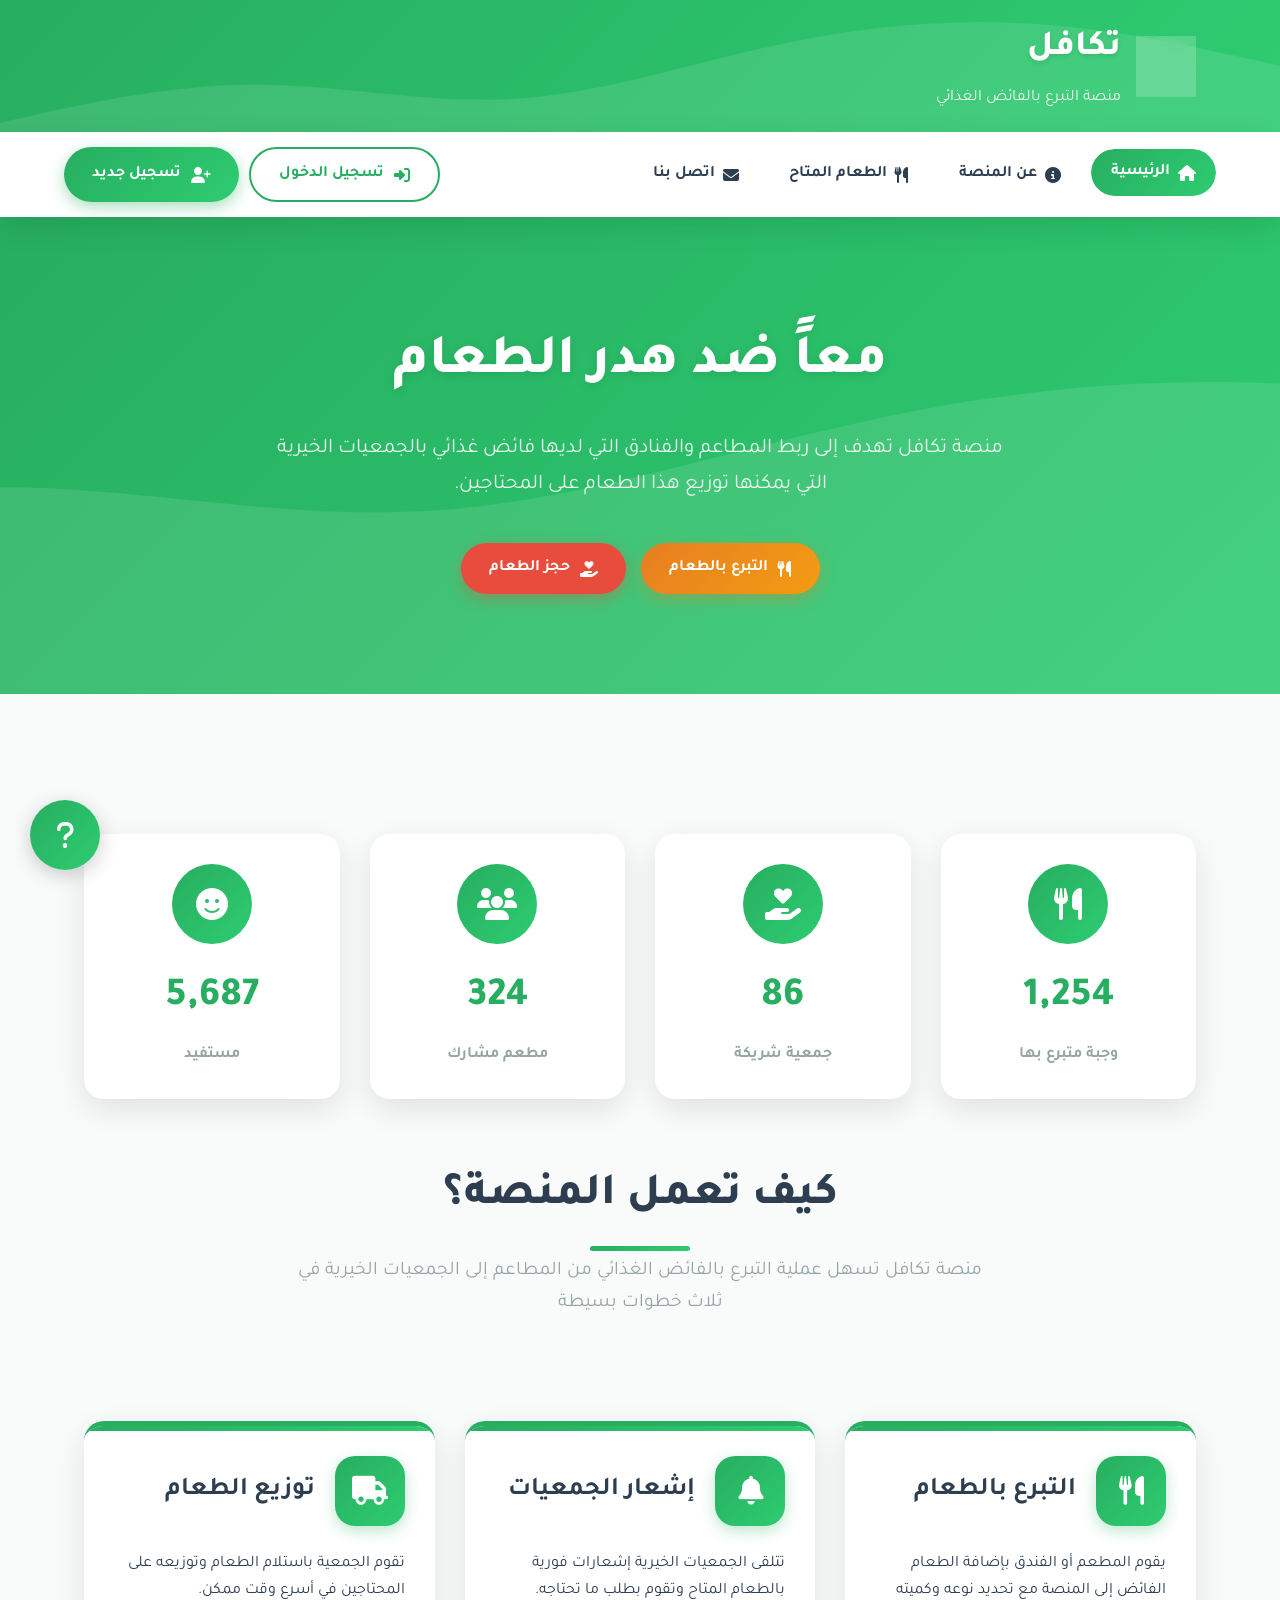
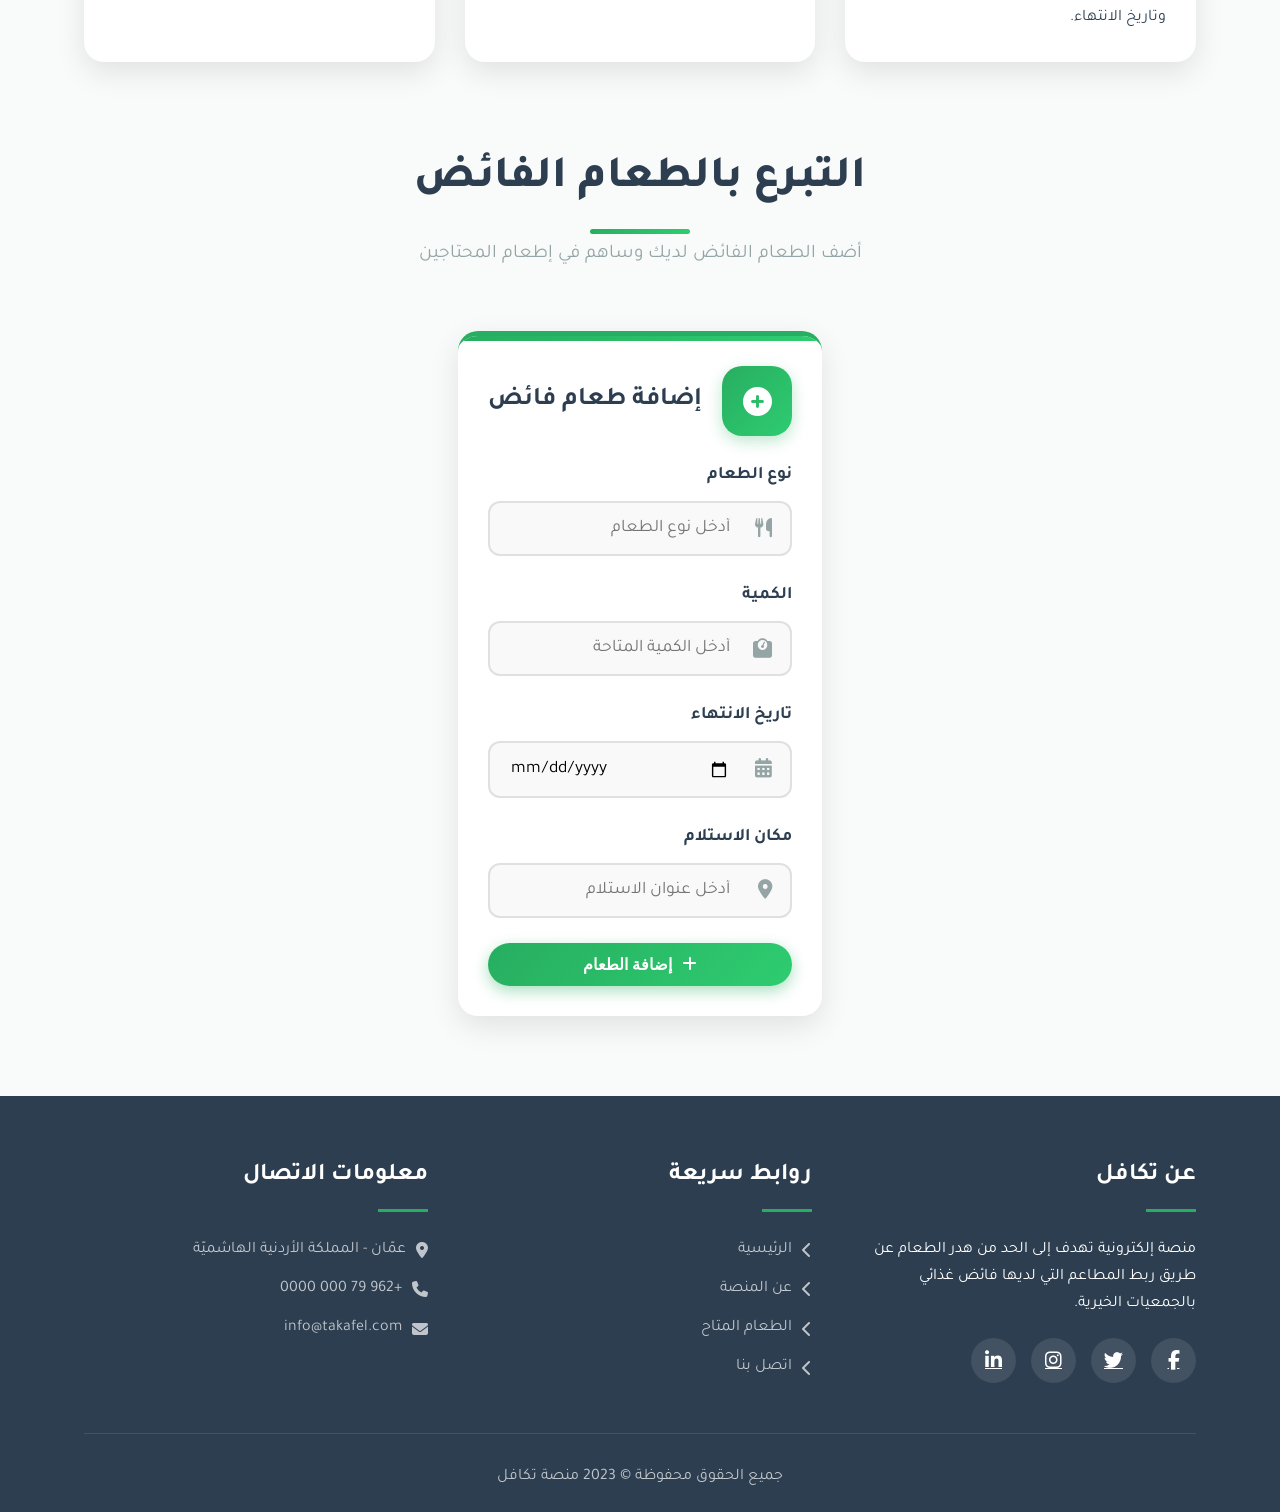
==== Takaful/Takaful/project/html/index.html @ f8d21f86 "Add files via upload" ====
<!DOCTYPE html>
<html lang="ar" dir="rtl">
<head>
    <meta charset="UTF-8">
    <meta name="viewport" content="width=device-width, initial-scale=1.0">
    <title>تكافل - منصة التبرع بالفائض الغذائي</title>
    <link rel="stylesheet" href="https://cdnjs.cloudflare.com/ajax/libs/font-awesome/6.4.0/css/all.min.css">
    <link href="https://fonts.googleapis.com/css2?family=Tajawal:wght@300;400;500;700;800&display=swap" rel="stylesheet">
    <link rel="stylesheet" href="../css/style.css">
</head>
<body>
    <!-- الهيدر -->
    <header>
        <div class="container">
            <div class="header-content">
                <div class="logo">
                    <div class="logo-icon">
                        <i class="fas fa-hands-helping"></i>
                    </div>
                    <div class="logo-text">
                        <h1>تكافل</h1>
                        <p>منصة التبرع بالفائض الغذائي</p>
                    </div>
                </div>
            </div>
        </div>
    </header>
    
    <!-- شريط التنقل -->
    <nav>
        <div class="container nav-container">
            <ul class="nav-links">
                <li><a href="#" class="active"><i class="fas fa-home"></i> الرئيسية</a></li>
                <li><a href="about.html"><i class="fas fa-info-circle"></i> عن المنصة</a></li>
                <li><a href="food-available.html" ><i class="fas fa-utensils"></i> الطعام المتاح</a></li>
                <li><a href="contact.html"><i class="fas fa-envelope"></i> اتصل بنا</a></li>
            </ul>
            <div class="auth-buttons">
                <a href="login.html" class="btn btn-outline">
                    <i class="fas fa-sign-in-alt"></i> تسجيل الدخول
                </a>
                <a href="register.html" class="btn btn-primary">
                    <i class="fas fa-user-plus"></i> تسجيل جديد
                </a>
            </div>
        </div>
    </nav>

    <!-- قسم البطل -->
    <section class="hero">
        <div class="container hero-content">
            <h1>معاً ضد هدر الطعام</h1>
            <p>منصة تكافل تهدف إلى ربط المطاعم والفنادق التي لديها فائض غذائي بالجمعيات الخيرية التي يمكنها توزيع هذا الطعام على المحتاجين.</p>
            <div class="hero-buttons">
                <a href="login.html" class="btn btn-secondary">
                    <i class="fas fa-utensils"></i> التبرع بالطعام
                </a>
                <a href="food-available.html" class="btn btn-accent">
                    <i class="fas fa-hand-holding-heart"></i> حجز الطعام
                </a>
            </div>
        </div>
    </section>
    
    <!-- الأقسام الرئيسية -->
    <main class="container">
        <!-- الصفحة الرئيسية -->
        <section id="home" class="page">
            <div class="stats">
                <div class="stat-item">
                    <div class="stat-icon">
                        <i class="fas fa-utensils"></i>
                    </div>
                    <div class="stat-number">1,254</div>
                    <div class="stat-text">وجبة متبرع بها</div>
                </div>
                <div class="stat-item">
                    <div class="stat-icon">
                        <i class="fas fa-hand-holding-heart"></i>
                    </div>
                    <div class="stat-number">86</div>
                    <div class="stat-text">جمعية شريكة</div>
                </div>
                <div class="stat-item">
                    <div class="stat-icon">
                        <i class="fas fa-users"></i>
                    </div>
                    <div class="stat-number">324</div>
                    <div class="stat-text">مطعم مشارك</div>
                </div>
                <div class="stat-item">
                    <div class="stat-icon">
                        <i class="fas fa-smile"></i>
                    </div>
                    <div class="stat-number">5,687</div>
                    <div class="stat-text">مستفيد</div>
                </div>
            </div>
            
            <div class="section-header">
                <h2>كيف تعمل المنصة؟</h2>
                <p>منصة تكافل تسهل عملية التبرع بالفائض الغذائي من المطاعم إلى الجمعيات الخيرية في ثلاث خطوات بسيطة</p>
            </div>
            
            <div class="food-grid">
                <div class="card">
                    <div class="card-header">
                        <div class="card-icon">
                            <i class="fas fa-utensils"></i>
                        </div>
                        <h3>التبرع بالطعام</h3>
                    </div>
                    <p>يقوم المطعم أو الفندق بإضافة الطعام الفائض إلى المنصة مع تحديد نوعه وكميته وتاريخ الانتهاء.</p>
                </div>
                
                <div class="card">
                    <div class="card-header">
                        <div class="card-icon">
                            <i class="fas fa-bell"></i>
                        </div>
                        <h3>إشعار الجمعيات</h3>
                    </div>
                    <p>تتلقى الجمعيات الخيرية إشعارات فورية بالطعام المتاح وتقوم بطلب ما تحتاجه.</p>
                </div>
                
                <div class="card">
                    <div class="card-header">
                        <div class="card-icon">
                            <i class="fas fa-truck"></i>
                        </div>
                        <h3>توزيع الطعام</h3>
                    </div>
                    <p>تقوم الجمعية باستلام الطعام وتوزيعه على المحتاجين في أسرع وقت ممكن.</p>
                </div>
            </div>
            
            <div class="section-header" style="margin-top: 80px;">
                <h2>التبرع بالطعام الفائض</h2>
                <p>أضف الطعام الفائض لديك وساهم في إطعام المحتاجين</p>
            </div>
            
            <div class="card form-container">
                <div class="card-header">
                    <div class="card-icon">
                        <i class="fas fa-plus-circle"></i>
                    </div>
                    <h3>إضافة طعام فائض</h3>
                </div>
                <form id="addFoodForm">
                    <div class="form-group">
                        <label for="foodType">نوع الطعام</label>
                        <div class="input-with-icon">
                            <input type="text" id="foodType" placeholder="أدخل نوع الطعام" required>
                            <i class="fas fa-utensils"></i>
                        </div>
                    </div>
                    
                    <div class="form-group">
                        <label for="foodQuantity">الكمية</label>
                        <div class="input-with-icon">
                            <input type="text" id="foodQuantity" placeholder="أدخل الكمية المتاحة" required>
                            <i class="fas fa-weight"></i>
                        </div>
                    </div>
                    
                    <div class="form-group">
                        <label for="expiryDate">تاريخ الانتهاء</label>
                        <div class="input-with-icon">
                            <input type="date" id="expiryDate" required>
                            <i class="fas fa-calendar-alt"></i>
                        </div>
                    </div>
                    
                    <div class="form-group">
                        <label for="pickupLocation">مكان الاستلام</label>
                        <div class="input-with-icon">
                            <input type="text" id="pickupLocation" placeholder="أدخل عنوان الاستلام" required>
                            <i class="fas fa-map-marker-alt"></i>
                        </div>
                    </div>
                    
                    <button type="submit" class="btn btn-primary btn-block">
                        <i class="fas fa-plus"></i> إضافة الطعام
                    </button>
                </form>
            </div>
        </section>
    </main>
    
    <!-- الفوتر -->
    <footer>
        <div class="container">
            <div class="footer-content">
                <div class="footer-column">
                    <h3>عن تكافل</h3>
                    <p>منصة إلكترونية تهدف إلى الحد من هدر الطعام عن طريق ربط المطاعم التي لديها فائض غذائي بالجمعيات الخيرية.</p>
                    <div class="social-links">
                        <a href="#"><i class="fab fa-facebook-f"></i></a>
                        <a href="#"><i class="fab fa-twitter"></i></a>
                        <a href="#"><i class="fab fa-instagram"></i></a>
                        <a href="#"><i class="fab fa-linkedin-in"></i></a>
                    </div>
                </div>
                
                <div class="footer-column">
                    <h3>روابط سريعة</h3>
                    <ul class="footer-links">
                        <li><a href="#"><i class="fas fa-chevron-left"></i> الرئيسية</a></li>
                        <li><a href="about.html"><i class="fas fa-chevron-left"></i> عن المنصة</a></li>
                        <li><a href="food-available.html"><i class="fas fa-chevron-left"></i> الطعام المتاح</a></li>
                        <li><a href="contact.html"><i class="fas fa-chevron-left"></i> اتصل بنا</a></li>
                    </ul>
                </div>
                
                <div class="footer-column">
                    <h3>معلومات الاتصال</h3>
                    <ul class="footer-links">
                        <li><a href="#"><i class="fas fa-map-marker-alt"></i> عمّان - المملكة الأردنية الهاشميّة</a></li>
                        <li><a href="tel:+962790000000"><i class="fas fa-phone"></i> +962 79 000 0000</a></li>
                        <li><a href="mailto:info@takafel.com"><i class="fas fa-envelope"></i> info@takafel.com</a></li>
                    </ul>
                </div>
            </div>
            
            <div class="copyright">
                <p>جميع الحقوق محفوظة &copy; 2023 منصة تكافل</p>
            </div>
        </div>
    </footer>
    
    <!-- زر عائم للمساعدة -->
    <div class="floating-icon" onclick="alert('مرحباً! كيف يمكنني مساعدتك؟')">
        <i class="fas fa-question"></i>
    </div>
    
    <script>
        // معالجة إضافة طعام جديد
        document.getElementById('addFoodForm').addEventListener('submit', function(e) {
            e.preventDefault();
            
            const foodType = document.getElementById('foodType').value;
            const foodQuantity = document.getElementById('foodQuantity').value;
            const expiryDate = document.getElementById('expiryDate').value;
            const pickupLocation = document.getElementById('pickupLocation').value;
            
            // حفظ البيانات (في الواقع سيتم إرسالها للخادم)
            const foodItem = {
                type: foodType,
                quantity: foodQuantity,
                expiry: expiryDate,
                location: pickupLocation
            };
            
            // عرض رسالة نجاح
            alert('تم إضافة الطعام بنجاح!');
            
            // إعادة تعيين النموذج
            document.getElementById('addFoodForm').reset();
        });
    </script>
</body>
</html>
---- Takaful/Takaful/project/css/style.css ----
/* style.css */
:root {
    --primary: #27ae60;
    --primary-light: #2ecc71;
    --primary-dark: #219653;
    --secondary: #e67e22;
    --accent: #e74c3c;
    --dark: #2c3e50;
    --light: #ecf0f1;
    --gray: #95a5a6;
    --gradient: linear-gradient(135deg, var(--primary) 0%, var(--primary-light) 100%);
    --gradient-secondary: linear-gradient(135deg, var(--secondary) 0%, #f39c12 100%);
    --shadow: 0 10px 30px rgba(0, 0, 0, 0.1);
    --shadow-hover: 0 15px 40px rgba(0, 0, 0, 0.15);
    --transition: all 0.4s cubic-bezier(0.175, 0.885, 0.32, 1.275);
}

* {
    margin: 0;
    padding: 0;
    box-sizing: border-box;
}

html {
    scroll-behavior: smooth;
}

body {
    font-family: 'Tajawal', sans-serif;
    line-height: 1.7;
    color: var(--dark);
    background-color: #f9fbfa;
    overflow-x: hidden;
}

.container {
    width: 90%;
    max-width: 1300px;
    margin: 0 auto;
    padding: 0 20px;
}

/* الهيدر */
header {
    background: var(--gradient);
    color: white;
    padding: 20px 0;
    position: relative;
    overflow: hidden;
    box-shadow: 0 5px 15px rgba(0, 0, 0, 0.1);
}

header::before {
    content: "";
    position: absolute;
    top: 0;
    right: 0;
    width: 100%;
    height: 100%;
    background: url('data:image/svg+xml;utf8,<svg xmlns="http://www.w3.org/2000/svg" viewBox="0 0 1440 320"><path fill="%23ffffff" fill-opacity="0.1" d="M0,224L48,213.3C96,203,192,181,288,181.3C384,181,480,203,576,197.3C672,192,768,160,864,138.7C960,117,1056,107,1152,112C1248,117,1344,139,1392,149.3L1440,160L1440,320L1392,320C1344,320,1248,320,1152,320C1056,320,960,320,864,320C768,320,672,320,576,320C480,320,384,320,288,320C192,320,96,320,48,320L0,320Z"></path></svg>');
    background-size: cover;
    background-position: center;
}

.header-content {
    display: flex;
    justify-content: space-between;
    align-items: center;
    position: relative;
    z-index: 2;
}

.logo {
    display: flex;
    align-items: center;
    gap: 15px;
}

.logo-icon {
    width: 60px;
    height: 60px;
    background: rgba(255, 255, 255, 0.2);
    border-radius: 50%;
    display: flex;
    align-items: center;
    justify-content: center;
    font-size: 1.8rem;
    backdrop-filter: blur(10px);
    border: 1px solid rgba(255, 255, 255, 0.3);
}

.logo-text h1 {
    font-size: 2.2rem;
    font-weight: 800;
    margin-bottom: 5px;
    text-shadow: 0 2px 5px rgba(0, 0, 0, 0.1);
}

.logo-text p {
    font-size: 1rem;
    opacity: 0.9;
}

.header-buttons {
    display: flex;
    gap: 15px;
}

/* التنقل */
nav {
    background: white;
    box-shadow: var(--shadow);
    position: sticky;
    top: 0;
    z-index: 1000;
    backdrop-filter: blur(10px);
    background: rgba(255, 255, 255, 0.95);
}

.nav-container {
    display: flex;
    justify-content: space-between;
    align-items: center;
    padding: 15px 0;
}

.nav-links {
    display: flex;
    list-style: none;
    gap: 10px;
}
.nav-btn.active {
  background-color: #2ecc71;
  color: white;
  border-radius: 30px;
}

.nav-links a {
    text-decoration: none;
    color: var(--dark);
    font-weight: 600;
    padding: 10px 20px;
    border-radius: 30px;
    transition: var(--transition);
    display: flex;
    align-items: center;
    gap: 8px;
    position: relative;
    overflow: hidden;
}

.nav-links a::before {
    content: "";
    position: absolute;
    top: 0;
    right: 0;
    width: 0;
    height: 100%;
    background: var(--gradient);
    transition: var(--transition);
    z-index: -1;
    border-radius: 30px;
}

.nav-links a:hover::before, .nav-links a.active::before {
    width: 100%;
}

.nav-links a:hover, .nav-links a.active {
    color: white;
    transform: translateY(-2px);
}

.auth-buttons {
    display: flex;
    gap: 10px;
}

/* الأزرار */
.btn {
    display: inline-flex;
    align-items: center;
    justify-content: center;
    gap: 10px;
    padding: 12px 28px;
    border: none;
    border-radius: 50px;
    font-size: 1rem;
    font-weight: 600;
    cursor: pointer;
    transition: var(--transition);
    text-decoration: none;
    position: relative;
    overflow: hidden;
}

.btn::before {
    content: "";
    position: absolute;
    top: 0;
    right: 0;
    width: 100%;
    height: 100%;
    background: rgba(255, 255, 255, 0.1);
    transform: translateX(-100%);
    transition: transform 0.6s;
}

.btn:hover::before {
    transform: translateX(0);
}

.btn-primary {
    background: var(--gradient);
    color: white;
    box-shadow: 0 5px 15px rgba(39, 174, 96, 0.4);
}

.btn-primary:hover {
    transform: translateY(-3px);
    box-shadow: 0 8px 20px rgba(39, 174, 96, 0.6);
}

.btn-secondary {
    background: var(--gradient-secondary);
    color: white;
    box-shadow: 0 5px 15px rgba(230, 126, 34, 0.4);
}

.btn-secondary:hover {
    transform: translateY(-3px);
    box-shadow: 0 8px 20px rgba(230, 126, 34, 0.6);
}

.btn-outline {
    background: transparent;
    color: var(--primary);
    border: 2px solid var(--primary);
}

.btn-outline:hover {
    background: var(--primary);
    color: white;
    transform: translateY(-3px);
}

.btn-accent {
    background: var(--accent);
    color: white;
    box-shadow: 0 5px 15px rgba(231, 76, 60, 0.4);
}

.btn-accent:hover {
    transform: translateY(-3px);
    box-shadow: 0 8px 20px rgba(231, 76, 60, 0.6);
}

.btn-block {
    width: 100%;
}

/* الأقسام */
.page {
    padding: 80px 0;
    min-height: 100vh;
    display: flex;
    flex-direction: column;
    justify-content: center;
}

.section-header {
    text-align: center;
    margin-bottom: 60px;
}

.section-header h2 {
    font-size: 2.8rem;
    color: var(--dark);
    margin-bottom: 20px;
    position: relative;
    display: inline-block;
    font-weight: 800;
}

.section-header h2::after {
    content: "";
    position: absolute;
    bottom: -15px;
    right: 50%;
    transform: translateX(50%);
    width: 100px;
    height: 5px;
    background: var(--gradient);
    border-radius: 5px;
}

.section-header p {
    color: var(--gray);
    max-width: 700px;
    margin: 0 auto;
    font-size: 1.2rem;
}

/* البطاقات */
.card {
    background: white;
    border-radius: 20px;
    box-shadow: var(--shadow);
    padding: 30px;
    transition: var(--transition);
    border-top: 5px solid var(--primary);
    position: relative;
    overflow: hidden;
}

.card::before {
    content: "";
    position: absolute;
    top: 0;
    right: 0;
    width: 100%;
    height: 5px;
    background: var(--gradient);
}

.card:hover {
    transform: translateY(-10px);
    box-shadow: var(--shadow-hover);
}

.card-header {
    display: flex;
    align-items: center;
    gap: 20px;
    margin-bottom: 25px;
}

.card-icon {
    width: 70px;
    height: 70px;
    background: var(--gradient);
    border-radius: 20px;
    display: flex;
    align-items: center;
    justify-content: center;
    font-size: 1.8rem;
    color: white;
    box-shadow: 0 5px 15px rgba(39, 174, 96, 0.3);
}

.card-header h3 {
    font-size: 1.6rem;
    color: var(--dark);
    font-weight: 700;
}

/* النماذج */
.form-container {
    max-width: 600px;
    margin: 0 auto;
}

.form-group {
    margin-bottom: 25px;
    position: relative;
}

label {
    display: block;
    margin-bottom: 10px;
    font-weight: 600;
    color: var(--dark);
    font-size: 1.1rem;
}

.input-with-icon {
    position: relative;
}

.input-with-icon i {
    position: absolute;
    right: 20px;
    top: 50%;
    transform: translateY(-50%);
    color: var(--gray);
    font-size: 1.2rem;
}

input, select, textarea {
    width: 100%;
    padding: 15px 60px 15px 20px;
    border: 2px solid #e0e0e0;
    border-radius: 12px;
    font-size: 1.1rem;
    transition: var(--transition);
    font-family: 'Tajawal', sans-serif;
    background: #f9f9f9;
}

input:focus, select:focus, textarea:focus {
    outline: none;
    border-color: var(--primary);
    background: white;
    box-shadow: 0 0 0 4px rgba(39, 174, 96, 0.1);
}

/* قائمة الطعام */
.food-grid {
    display: grid;
    grid-template-columns: repeat(auto-fill, minmax(320px, 1fr));
    gap: 30px;
    margin-top: 40px;
}

.food-card {
    background: white;
    border-radius: 20px;
    overflow: hidden;
    box-shadow: var(--shadow);
    transition: var(--transition);
    position: relative;
}

.food-card:hover {
    transform: translateY(-10px) scale(1.02);
    box-shadow: var(--shadow-hover);
}

.food-image {
    height: 200px;
    background: var(--gradient);
    display: flex;
    align-items: center;
    justify-content: center;
    color: white;
    font-size: 4rem;
    position: relative;
    overflow: hidden;
}

.food-image::before {
    content: "";
    position: absolute;
    top: 0;
    right: 0;
    width: 100%;
    height: 100%;
    background: url('data:image/svg+xml;utf8,<svg xmlns="http://www.w3.org/2000/svg" viewBox="0 0 1440 320"><path fill="%23ffffff" fill-opacity="0.1" d="M0,224L48,213.3C96,203,192,181,288,181.3C384,181,480,203,576,197.3C672,192,768,160,864,138.7C960,117,1056,107,1152,112C1248,117,1344,139,1392,149.3L1440,160L1440,320L1392,320C1344,320,1248,320,1152,320C1056,320,960,320,864,320C768,320,672,320,576,320C480,320,384,320,288,320C192,320,96,320,48,320L0,320Z"></path></svg>');
    background-size: cover;
    background-position: center;
}

.food-content {
    padding: 25px;
}

.food-title {
    font-size: 1.5rem;
    margin-bottom: 15px;
    color: var(--dark);
    font-weight: 700;
}

.food-details {
    margin-bottom: 25px;
}

.food-detail {
    display: flex;
    align-items: center;
    gap: 12px;
    margin-bottom: 12px;
    color: var(--gray);
}

.food-detail i {
    color: var(--primary);
    width: 20px;
    font-size: 1.2rem;
}

.food-badge {
    position: absolute;
    top: 20px;
    left: 20px;
    background: var(--accent);
    color: white;
    padding: 5px 15px;
    border-radius: 30px;
    font-size: 0.9rem;
    font-weight: 600;
    box-shadow: 0 3px 10px rgba(231, 76, 60, 0.3);
}

/* إحصائيات */
.stats {
    display: flex;
    justify-content: space-around;
    flex-wrap: wrap;
    gap: 30px;
    margin: 60px 0;
}

.stat-item {
    text-align: center;
    padding: 30px;
    border-radius: 20px;
    background: white;
    box-shadow: var(--shadow);
    transition: var(--transition);
    flex: 1;
    min-width: 200px;
}

.stat-item:hover {
    transform: translateY(-10px);
    box-shadow: var(--shadow-hover);
}

.stat-icon {
    width: 80px;
    height: 80px;
    background: var(--gradient);
    border-radius: 50%;
    display: flex;
    align-items: center;
    justify-content: center;
    margin: 0 auto 20px;
    font-size: 2rem;
    color: white;
}

.stat-number {
    font-size: 2.5rem;
    font-weight: 800;
    color: var(--primary);
    margin-bottom: 10px;
}

.stat-text {
    color: var(--gray);
    font-weight: 600;
}

/* فوتر */
footer {
    background: var(--dark);
    color: white;
    padding: 60px 0 20px;
}

.footer-content {
    display: grid;
    grid-template-columns: repeat(auto-fit, minmax(250px, 1fr));
    gap: 40px;
    margin-bottom: 40px;
}

.footer-column h3 {
    font-size: 1.5rem;
    margin-bottom: 25px;
    position: relative;
    padding-bottom: 15px;
    font-weight: 700;
}

.footer-column h3::after {
    content: "";
    position: absolute;
    bottom: 0;
    right: 0;
    width: 50px;
    height: 3px;
    background: var(--primary);
}

.footer-links {
    list-style: none;
}

.footer-links li {
    margin-bottom: 12px;
}

.footer-links a {
    color: rgba(255,255,255,0.7);
    text-decoration: none;
    transition: var(--transition);
    display: flex;
    align-items: center;
    gap: 10px;
}

.footer-links a:hover {
    color: white;
    padding-right: 10px;
}

.social-links {
    display: flex;
    gap: 15px;
    margin-top: 20px;
}

.social-links a {
    display: flex;
    align-items: center;
    justify-content: center;
    width: 45px;
    height: 45px;
    background: rgba(255,255,255,0.1);
    border-radius: 50%;
    color: white;
    transition: var(--transition);
    font-size: 1.2rem;
}

.social-links a:hover {
    background: var(--primary);
    transform: translateY(-5px);
}

.copyright {
    text-align: center;
    padding-top: 30px;
    border-top: 1px solid rgba(255,255,255,0.1);
    font-size: 1rem;
    color: rgba(255,255,255,0.7);
}

/* إخفاء الأقسام */
.hidden {
    display: none;
}

/* تأثيرات إضافية */
.floating-icon {
    position: fixed;
    bottom: 30px;
    left: 30px;
    width: 70px;
    height: 70px;
    background: var(--gradient);
    color: white;
    border-radius: 50%;
    display: flex;
    align-items: center;
    justify-content: center;
    font-size: 1.8rem;
    box-shadow: 0 5px 20px rgba(0,0,0,0.2);
    z-index: 99;
    cursor: pointer;
    transition: var(--transition);
    animation: pulse 2s infinite;
}

.floating-icon:hover {
    transform: scale(1.1);
    box-shadow: 0 8px 25px rgba(0,0,0,0.3);
}

@keyframes pulse {
    0% {
        box-shadow: 0 0 0 0 rgba(39, 174, 96, 0.7);
    }
    70% {
        box-shadow: 0 0 0 15px rgba(39, 174, 96, 0);
    }
    100% {
        box-shadow: 0 0 0 0 rgba(39, 174, 96, 0);
    }
}

.hero {
    background: var(--gradient);
    color: white;
    padding: 100px 0;
    text-align: center;
    position: relative;
    overflow: hidden;
}

.hero::before {
    content: "";
    position: absolute;
    top: 0;
    right: 0;
    width: 100%;
    height: 100%;
    background: url('data:image/svg+xml;utf8,<svg xmlns="http://www.w3.org/2000/svg" viewBox="0 0 1440 320"><path fill="%23ffffff" fill-opacity="0.1" d="M0,224L48,213.3C96,203,192,181,288,181.3C384,181,480,203,576,197.3C672,192,768,160,864,138.7C960,117,1056,107,1152,112C1248,117,1344,139,1392,149.3L1440,160L1440,320L1392,320C1344,320,1248,320,1152,320C1056,320,960,320,864,320C768,320,672,320,576,320C480,320,384,320,288,320C192,320,96,320,48,320L0,320Z"></path></svg>');
    background-size: cover;
    background-position: center;
}

.hero-content {
    position: relative;
    z-index: 2;
    max-width: 800px;
    margin: 0 auto;
}

.hero h1 {
    font-size: 3.5rem;
    margin-bottom: 20px;
    font-weight: 800;
    text-shadow: 0 2px 10px rgba(0,0,0,0.1);
}

.hero p {
    font-size: 1.3rem;
    margin-bottom: 40px;
    opacity: 0.9;
}

.hero-buttons {
    display: flex;
    gap: 15px;
    justify-content: center;
    flex-wrap: wrap;
}

/* التجاوب مع الشاشات الصغيرة */
@media (max-width: 992px) {
    .header-content {
        flex-direction: column;
        text-align: center;
        gap: 20px;
    }
    
    .nav-container {
        flex-direction: column;
        gap: 20px;
    }
    
    .nav-links {
        flex-wrap: wrap;
        justify-content: center;
    }
    
    .food-grid {
        grid-template-columns: 1fr;
    }
    
    .hero h1 {
        font-size: 2.5rem;
    }
    
    .section-header h2 {
        font-size: 2.2rem;
    }
}

@media (max-width: 768px) {
    .stats {
        flex-direction: column;
    }
    
    .floating-icon {
        bottom: 20px;
        left: 20px;
        width: 60px;
        height: 60px;
        font-size: 1.5rem;
    }
    
    .hero-buttons {
        flex-direction: column;
        align-items: center;
    }
    
    .hero-buttons .btn {
        width: 100%;
        max-width: 300px;
    }
}

/* About Page */
.about-page{
  padding: 50px 0 70px;
}

.about-page .section-header{
  text-align: center;
  margin-bottom: 28px;
}

.about-page .lead{
  max-width: 900px;
  margin: 10px auto 0;
  line-height: 1.9;
  opacity: 0.9;
}

.about-grid{
  margin-top: 22px;
}

.services-card{
  margin-top: 22px;
}

.feature-list{
  list-style: none;
  padding: 0;
  margin: 0;
}

.feature-list li{
  display: flex;
  gap: 10px;
  align-items: flex-start;
  padding: 12px 0;
  border-bottom: 1px solid rgba(0,0,0,0.06);
}

.feature-list li:last-child{
  border-bottom: none;
}

.feature-list li i{
  margin-top: 3px;
  font-size: 1.05rem;
}
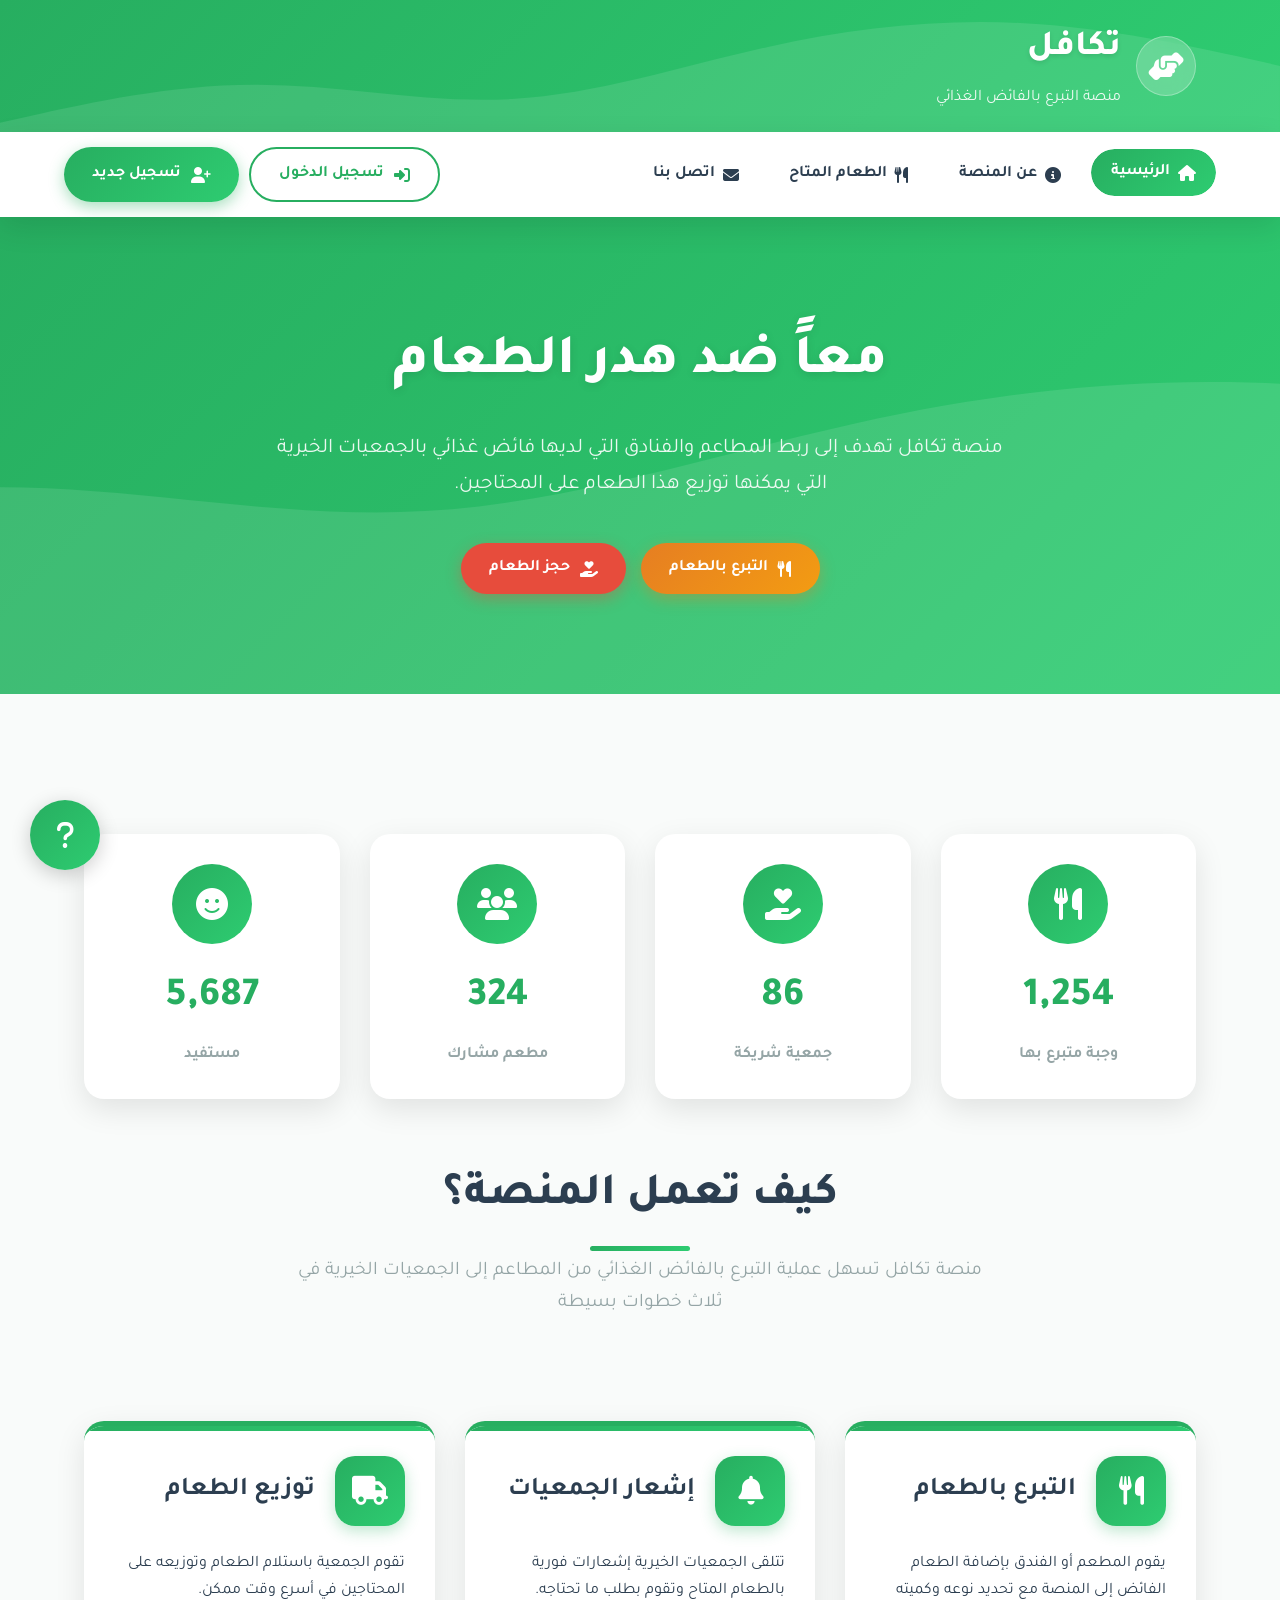
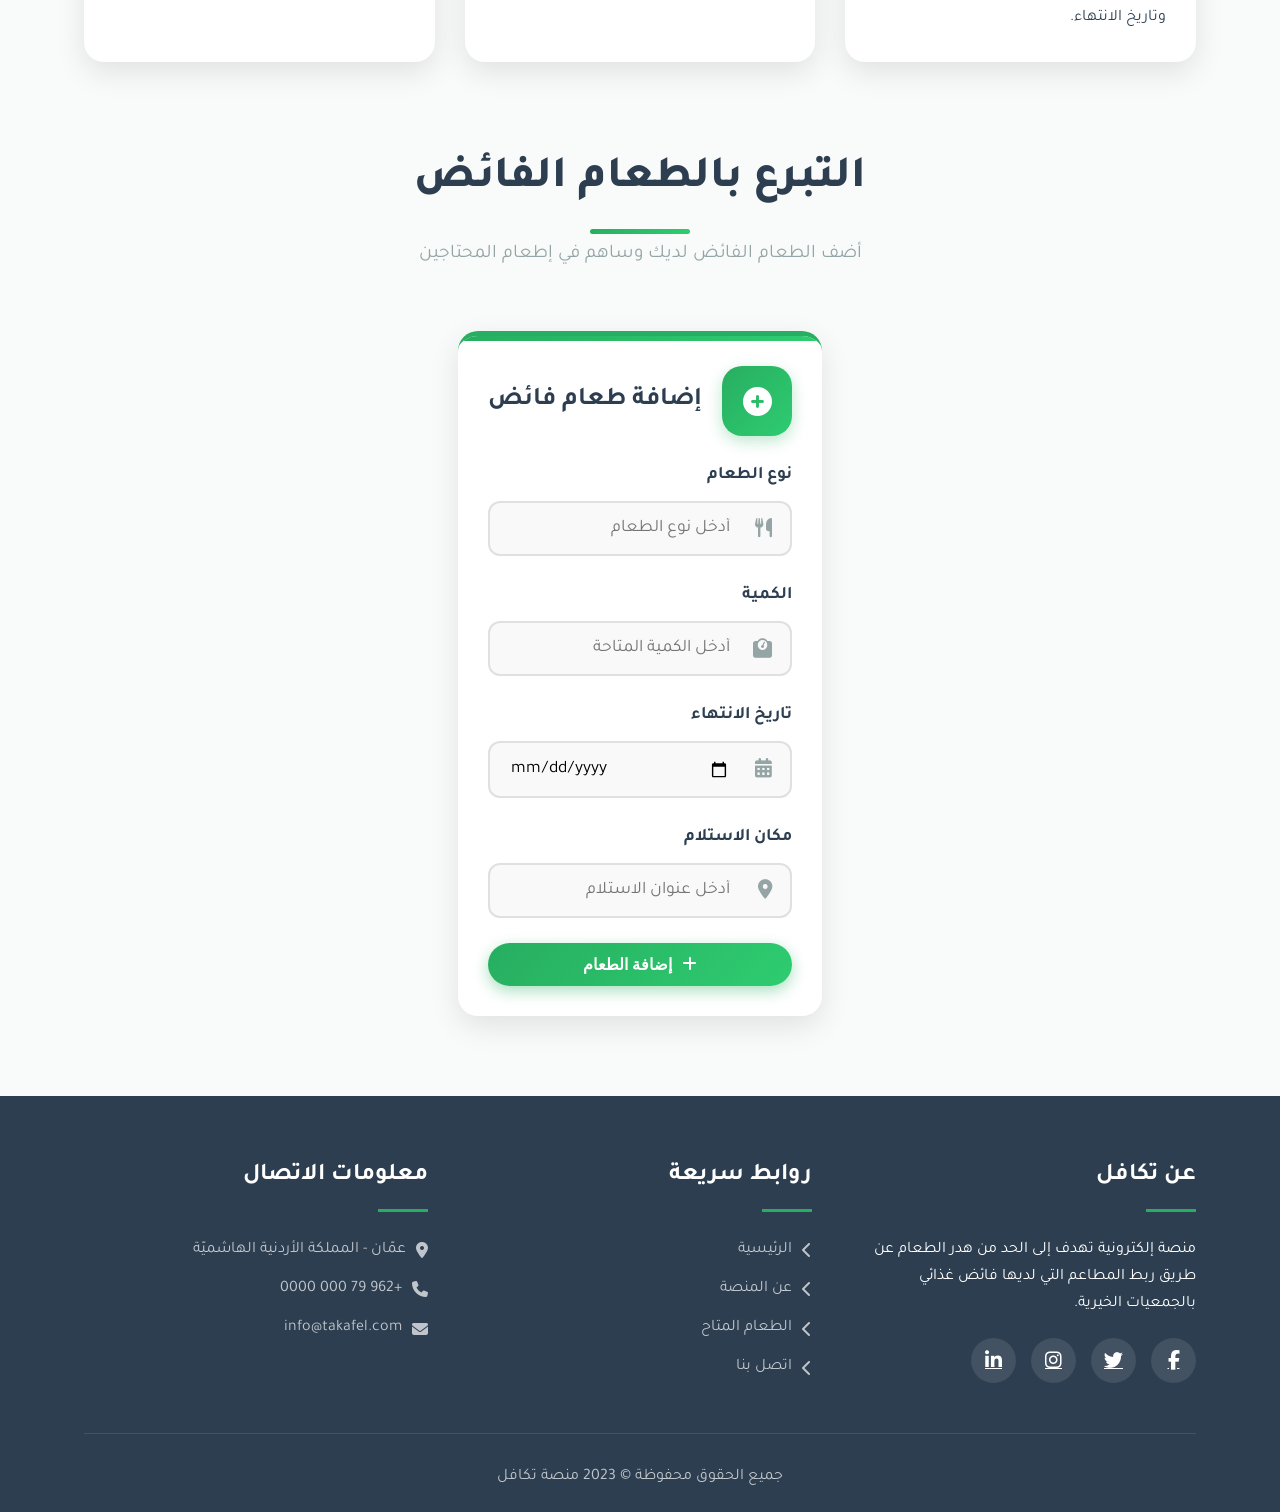
==== commit 2f343e25: "Add files via upload" ====
--- a/Takaful/Takaful/project/html/index.html
+++ b/Takaful/Takaful/project/html/index.html
@@ -258,5 +258,6 @@
             document.getElementById('addFoodForm').reset();
         });
     </script>
+    <script type="module" src="../js/navbar.js"></script>
 </body>
 </html>
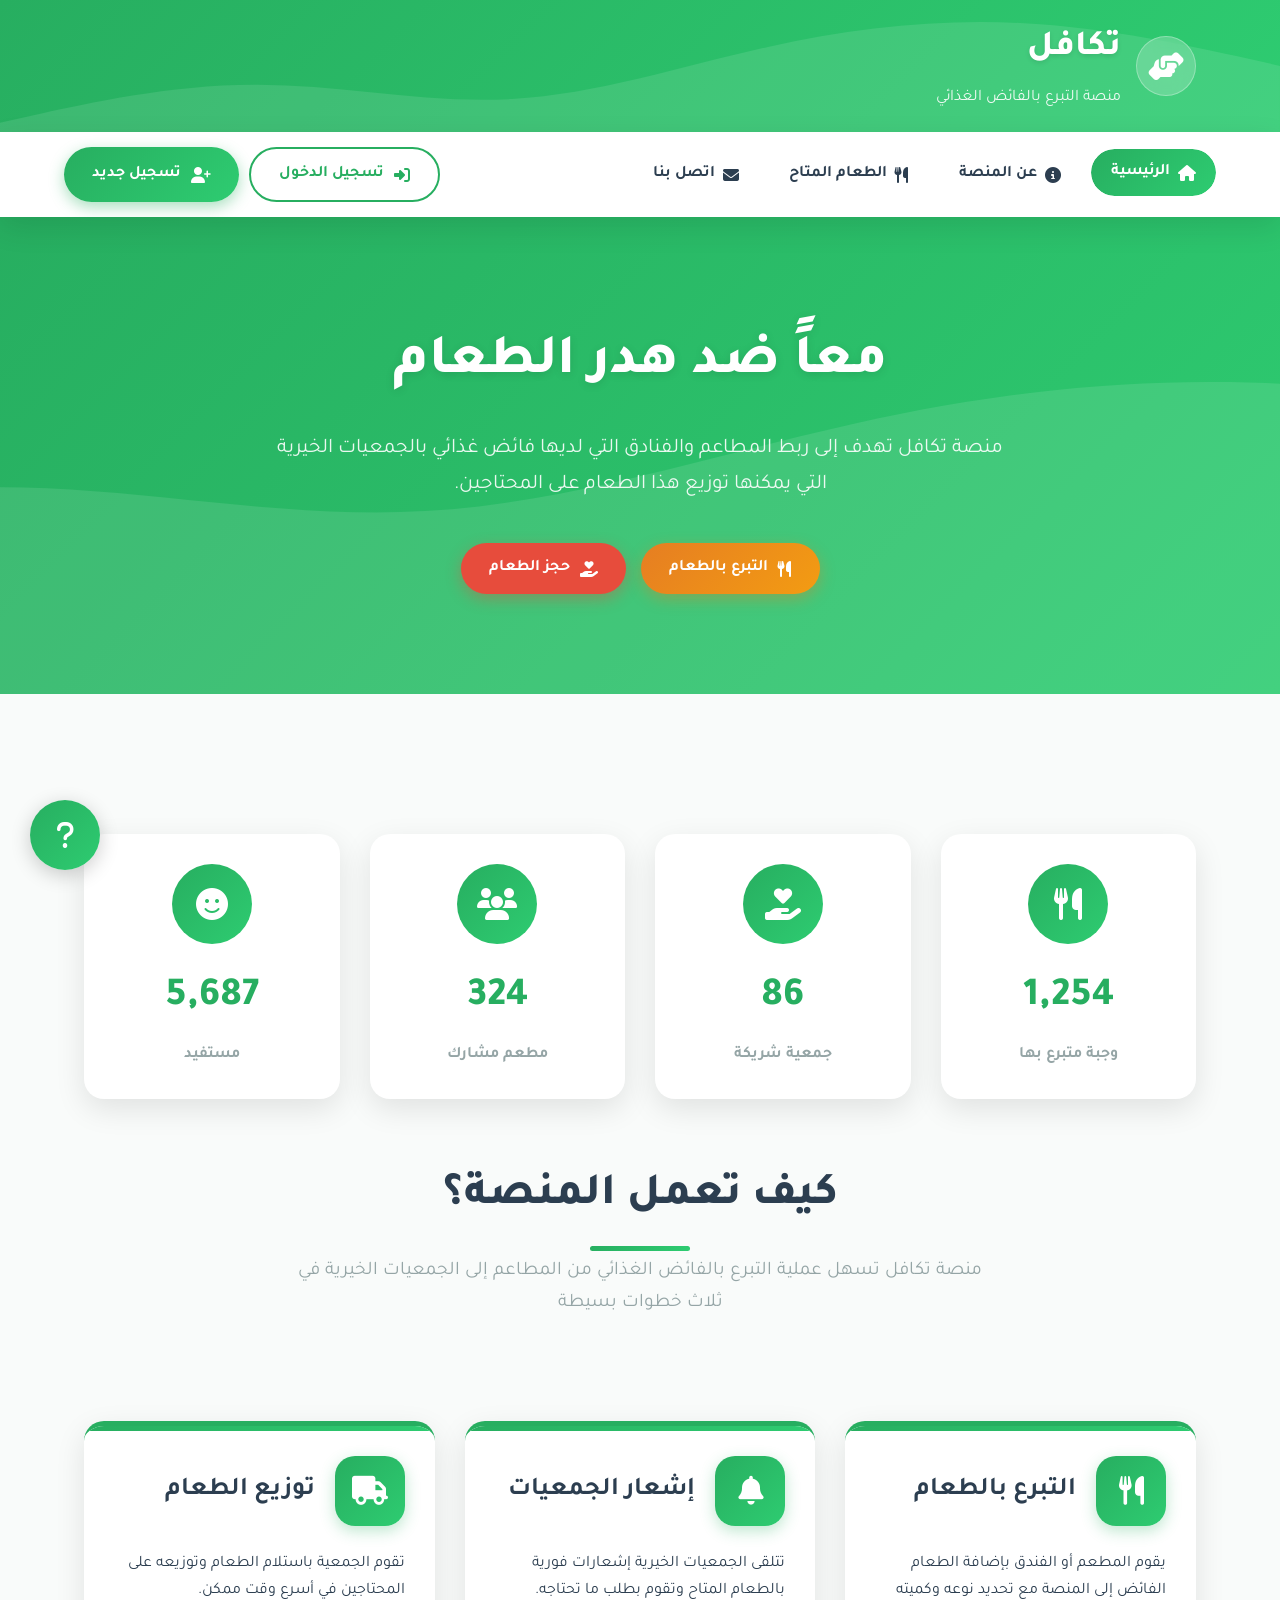
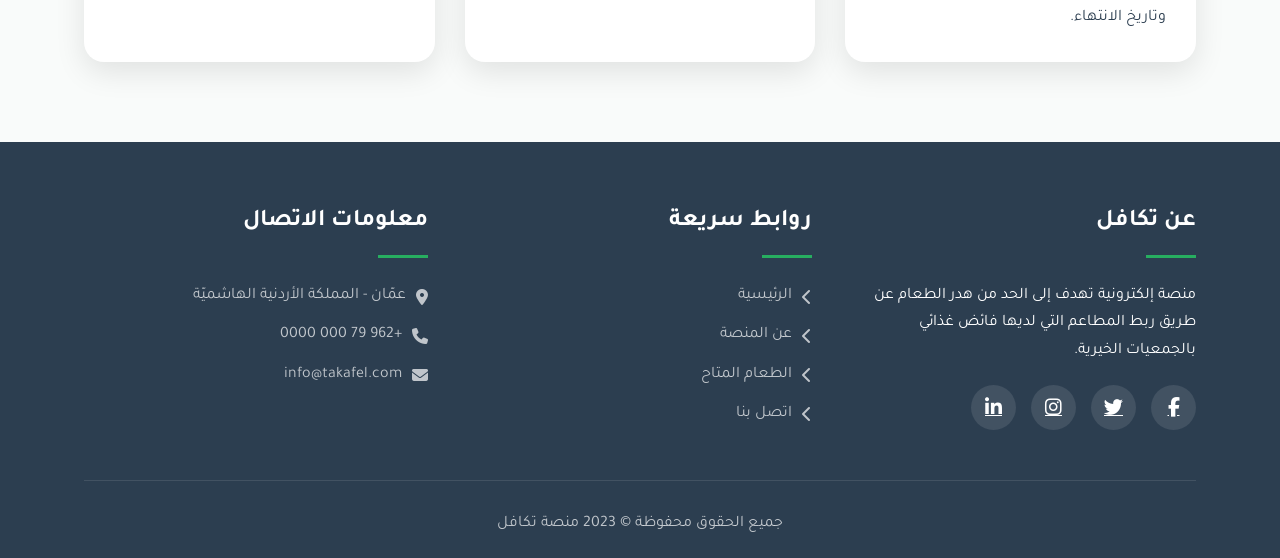
==== commit 0a03ed70: "Add files via upload" ====
--- a/Takaful/Takaful/project/html/index.html
+++ b/Takaful/Takaful/project/html/index.html
@@ -9,7 +9,6 @@
     <link rel="stylesheet" href="../css/style.css">
 </head>
 <body>
-    <!-- الهيدر -->
     <header>
         <div class="container">
             <div class="header-content">
@@ -26,13 +25,12 @@
         </div>
     </header>
     
-    <!-- شريط التنقل -->
     <nav>
         <div class="container nav-container">
             <ul class="nav-links">
                 <li><a href="#" class="active"><i class="fas fa-home"></i> الرئيسية</a></li>
                 <li><a href="about.html"><i class="fas fa-info-circle"></i> عن المنصة</a></li>
-                <li><a href="food-available.html" ><i class="fas fa-utensils"></i> الطعام المتاح</a></li>
+                <li><a href="food-available.html"><i class="fas fa-utensils"></i> الطعام المتاح</a></li>
                 <li><a href="contact.html"><i class="fas fa-envelope"></i> اتصل بنا</a></li>
             </ul>
             <div class="auth-buttons">
@@ -46,13 +44,12 @@
         </div>
     </nav>
 
-    <!-- قسم البطل -->
     <section class="hero">
         <div class="container hero-content">
             <h1>معاً ضد هدر الطعام</h1>
             <p>منصة تكافل تهدف إلى ربط المطاعم والفنادق التي لديها فائض غذائي بالجمعيات الخيرية التي يمكنها توزيع هذا الطعام على المحتاجين.</p>
             <div class="hero-buttons">
-                <a href="login.html" class="btn btn-secondary">
+                <a href="add-food.html" class="btn btn-secondary">
                     <i class="fas fa-utensils"></i> التبرع بالطعام
                 </a>
                 <a href="food-available.html" class="btn btn-accent">
@@ -62,9 +59,7 @@
         </div>
     </section>
     
-    <!-- الأقسام الرئيسية -->
     <main class="container">
-        <!-- الصفحة الرئيسية -->
         <section id="home" class="page">
             <div class="stats">
                 <div class="stat-item">
@@ -134,60 +129,9 @@
                 </div>
             </div>
             
-            <div class="section-header" style="margin-top: 80px;">
-                <h2>التبرع بالطعام الفائض</h2>
-                <p>أضف الطعام الفائض لديك وساهم في إطعام المحتاجين</p>
-            </div>
-            
-            <div class="card form-container">
-                <div class="card-header">
-                    <div class="card-icon">
-                        <i class="fas fa-plus-circle"></i>
-                    </div>
-                    <h3>إضافة طعام فائض</h3>
-                </div>
-                <form id="addFoodForm">
-                    <div class="form-group">
-                        <label for="foodType">نوع الطعام</label>
-                        <div class="input-with-icon">
-                            <input type="text" id="foodType" placeholder="أدخل نوع الطعام" required>
-                            <i class="fas fa-utensils"></i>
-                        </div>
-                    </div>
-                    
-                    <div class="form-group">
-                        <label for="foodQuantity">الكمية</label>
-                        <div class="input-with-icon">
-                            <input type="text" id="foodQuantity" placeholder="أدخل الكمية المتاحة" required>
-                            <i class="fas fa-weight"></i>
-                        </div>
-                    </div>
-                    
-                    <div class="form-group">
-                        <label for="expiryDate">تاريخ الانتهاء</label>
-                        <div class="input-with-icon">
-                            <input type="date" id="expiryDate" required>
-                            <i class="fas fa-calendar-alt"></i>
-                        </div>
-                    </div>
-                    
-                    <div class="form-group">
-                        <label for="pickupLocation">مكان الاستلام</label>
-                        <div class="input-with-icon">
-                            <input type="text" id="pickupLocation" placeholder="أدخل عنوان الاستلام" required>
-                            <i class="fas fa-map-marker-alt"></i>
-                        </div>
-                    </div>
-                    
-                    <button type="submit" class="btn btn-primary btn-block">
-                        <i class="fas fa-plus"></i> إضافة الطعام
-                    </button>
-                </form>
-            </div>
-        </section>
+            </section>
     </main>
     
-    <!-- الفوتر -->
     <footer>
         <div class="container">
             <div class="footer-content">
@@ -228,36 +172,10 @@
         </div>
     </footer>
     
-    <!-- زر عائم للمساعدة -->
     <div class="floating-icon" onclick="alert('مرحباً! كيف يمكنني مساعدتك؟')">
         <i class="fas fa-question"></i>
     </div>
     
-    <script>
-        // معالجة إضافة طعام جديد
-        document.getElementById('addFoodForm').addEventListener('submit', function(e) {
-            e.preventDefault();
-            
-            const foodType = document.getElementById('foodType').value;
-            const foodQuantity = document.getElementById('foodQuantity').value;
-            const expiryDate = document.getElementById('expiryDate').value;
-            const pickupLocation = document.getElementById('pickupLocation').value;
-            
-            // حفظ البيانات (في الواقع سيتم إرسالها للخادم)
-            const foodItem = {
-                type: foodType,
-                quantity: foodQuantity,
-                expiry: expiryDate,
-                location: pickupLocation
-            };
-            
-            // عرض رسالة نجاح
-            alert('تم إضافة الطعام بنجاح!');
-            
-            // إعادة تعيين النموذج
-            document.getElementById('addFoodForm').reset();
-        });
-    </script>
     <script type="module" src="../js/navbar.js"></script>
 </body>
 </html>
